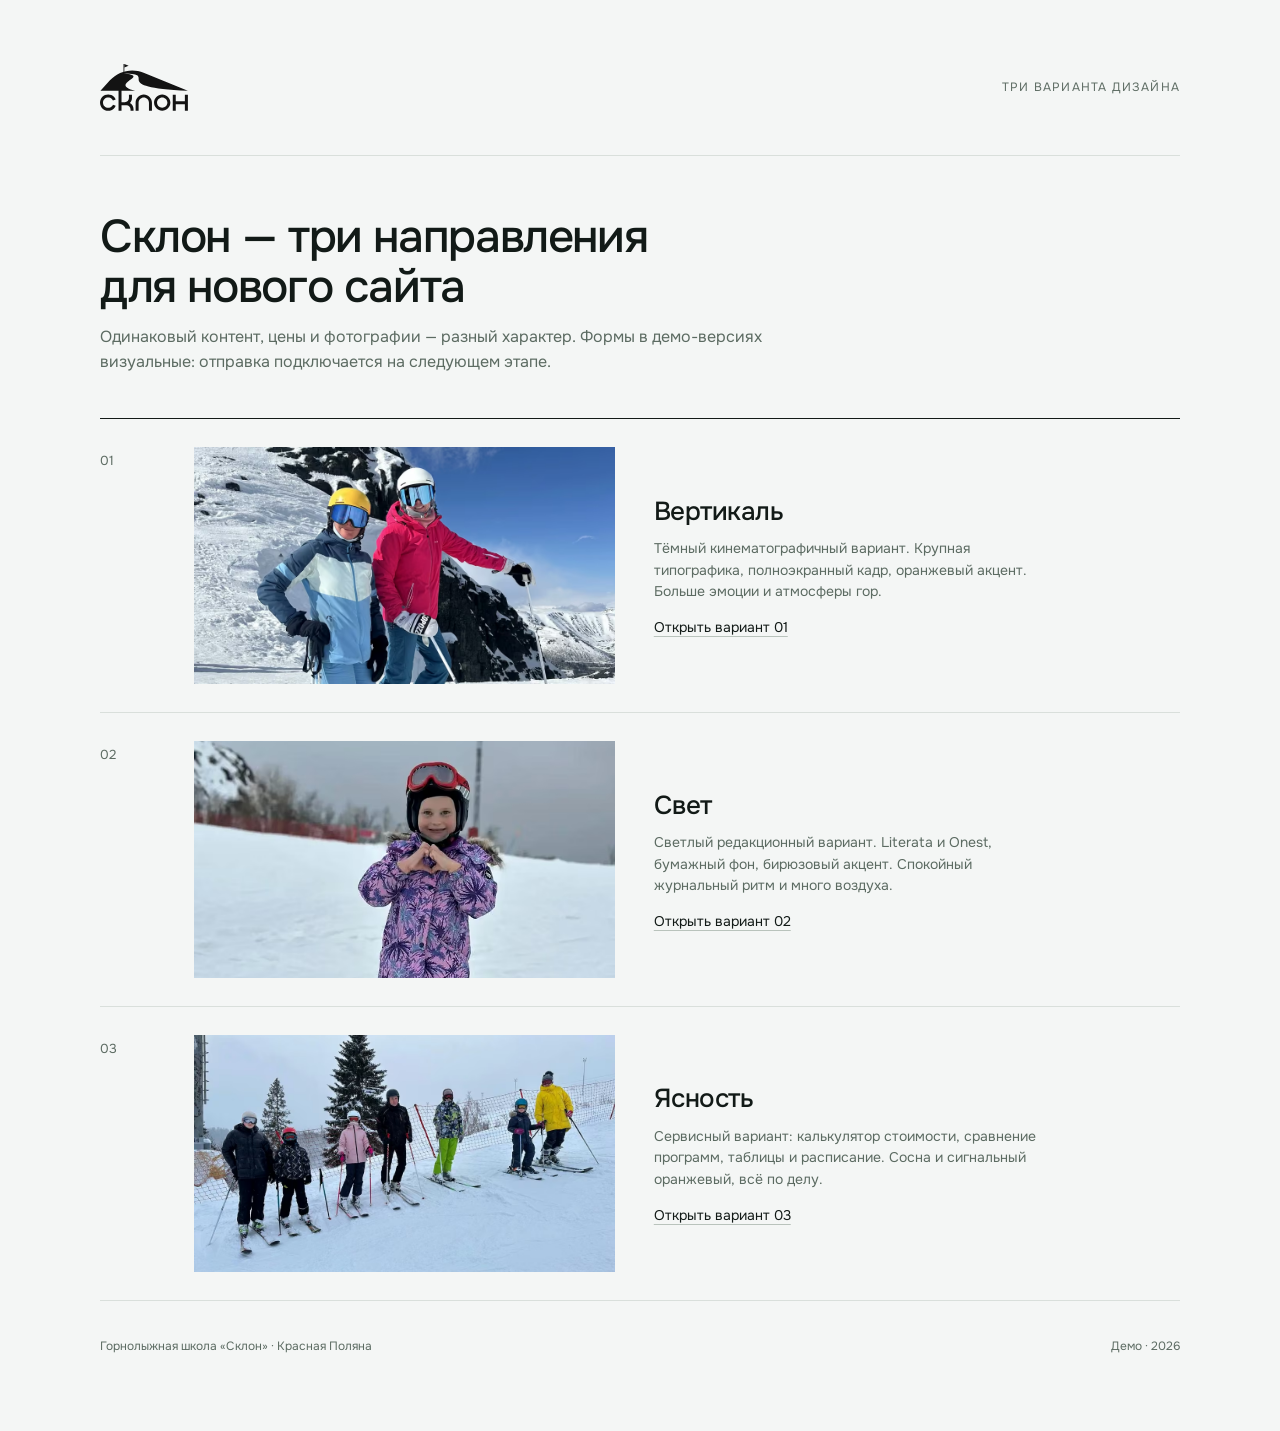
==== index.html @ db945134 "Preview: three design variants" ====
<!DOCTYPE html>
<html lang="ru">
<head>
<meta charset="utf-8">
<meta name="viewport" content="width=device-width, initial-scale=1">
<title>Склон — три варианта дизайна</title>
<meta name="robots" content="noindex">
<meta name="theme-color" content="#F4F6F5">
<link rel="icon" href="assets/img/favicon.svg" type="image/svg+xml">
<style>
@font-face{font-family:Onest;font-style:normal;font-weight:400;font-display:swap;src:url(assets/fonts/onest-400-cyr.woff2) format("woff2");unicode-range:U+0301,U+0400-045F,U+0490-0491,U+04B0-04B1,U+2116}
@font-face{font-family:Onest;font-style:normal;font-weight:500;font-display:swap;src:url(assets/fonts/onest-500-cyr.woff2) format("woff2");unicode-range:U+0301,U+0400-045F,U+0490-0491,U+04B0-04B1,U+2116}
@font-face{font-family:Onest;font-style:normal;font-weight:400;font-display:swap;src:url(assets/fonts/onest-400-lat.woff2) format("woff2");unicode-range:U+0000-00FF,U+0131,U+0152-0153,U+02BB-02BC,U+02C6,U+02DA,U+02DC,U+0304,U+0308,U+0329,U+2000-206F,U+20AC,U+2122,U+2191,U+2193,U+2212,U+2215,U+FEFF,U+FFFD}
@font-face{font-family:Onest;font-style:normal;font-weight:500;font-display:swap;src:url(assets/fonts/onest-500-lat.woff2) format("woff2");unicode-range:U+0000-00FF,U+0131,U+0152-0153,U+02BB-02BC,U+02C6,U+02DA,U+02DC,U+0304,U+0308,U+0329,U+2000-206F,U+20AC,U+2122,U+2191,U+2193,U+2212,U+2215,U+FEFF,U+FFFD}
*,*::before,*::after{box-sizing:border-box}
body{margin:0;background:#F4F6F5;color:#121A17;font:400 16px/1.55 Onest,"Segoe UI",Arial,sans-serif;-webkit-font-smoothing:antialiased}
img{display:block;max-width:100%;height:auto}
a{color:inherit;text-decoration:none}
.wrap{max-width:1120px;margin-inline:auto;padding:clamp(28px,5vw,64px) 20px}
.top{display:flex;align-items:center;justify-content:space-between;gap:24px;padding-bottom:clamp(24px,4vw,44px);border-bottom:1px solid #D9DFDB}
.top img{width:88px}
.top p{margin:0;font-size:12px;letter-spacing:.1em;text-transform:uppercase;color:#5C6B62}
h1{font-size:clamp(28px,4.6vw,46px);font-weight:500;line-height:1.1;letter-spacing:-.03em;margin:clamp(32px,5vw,56px) 0 12px;max-width:20ch}
.lead{margin:0 0 clamp(28px,4vw,44px);max-width:62ch;color:#5C6B62}
.list{border-top:1px solid #121A17}
.item{display:grid;grid-template-columns:56px minmax(0,4fr) minmax(0,5fr);gap:clamp(16px,3vw,40px);align-items:center;padding:clamp(18px,2.6vw,28px) 0;border-bottom:1px solid #D9DFDB}
.num{font-size:13px;color:#5C6B62;font-variant-numeric:tabular-nums;align-self:start;padding-top:4px}
.item figure{margin:0;aspect-ratio:16/9;overflow:hidden;background:#E4E9E5}
.item img{width:100%;height:100%;object-fit:cover;transition:transform .4s ease}
.item a:hover img{transform:scale(1.02)}
.item h2{font-size:clamp(20px,2.4vw,26px);font-weight:500;letter-spacing:-.02em;margin:0}
.item p{margin:6px 0 0;max-width:44ch;font-size:14px;color:#5C6B62}
.open{display:inline-block;margin-top:14px;font-size:14px;text-decoration:underline;text-underline-offset:4px;text-decoration-color:#B9C3BC}
.item a:hover .open{text-decoration-color:#E8552D}
.foot{display:flex;flex-wrap:wrap;justify-content:space-between;gap:12px;padding-top:24px;font-size:12px;color:#5C6B62}
@media (max-width:760px){
  .item{grid-template-columns:1fr;gap:12px}
  .num{padding-top:0}
  .item figure{aspect-ratio:16/10}
  .item h2{margin-top:2px}
}
</style>
</head>
<body>
<div class="wrap">
  <header class="top">
    <img src="assets/img/logo.svg" alt="Склон" width="88" height="47">
    <p>Три варианта дизайна</p>
  </header>

  <h1>Склон — три направления для нового сайта</h1>
  <p class="lead">Одинаковый контент, цены и фотографии — разный характер. Формы в демо-версиях визуальные: отправка подключается на следующем этапе.</p>

  <div class="list">
    <article class="item">
      <span class="num">01</span>
      <figure>
        <picture>
          <source type="image/avif" srcset="assets/img/wide-1000.avif 1000w" sizes="(max-width:760px) 92vw, 42vw">
          <source type="image/webp" srcset="assets/img/wide-1000.webp 1000w" sizes="(max-width:760px) 92vw, 42vw">
          <img src="assets/img/wide-1000.jpg" width="1000" height="563" alt="Две лыжницы на вершине" loading="lazy">
        </picture>
      </figure>
      <div>
        <h2>Вертикаль</h2>
        <p>Тёмный кинематографичный вариант. Крупная типографика, полноэкранный кадр, оранжевый акцент. Больше эмоции и атмосферы гор.</p>
        <a href="v1/"><span class="open">Открыть вариант 01</span></a>
      </div>
    </article>

    <article class="item">
      <span class="num">02</span>
      <figure>
        <picture>
          <source type="image/avif" srcset="assets/img/hero-720.avif 720w" sizes="(max-width:760px) 92vw, 42vw">
          <source type="image/webp" srcset="assets/img/hero-720.webp 720w" sizes="(max-width:760px) 92vw, 42vw">
          <img src="assets/img/hero-720.jpg" width="720" height="900" alt="Девочка в шлеме на склоне" loading="lazy" style="object-position:50% 24%">
        </picture>
      </figure>
      <div>
        <h2>Свет</h2>
        <p>Светлый редакционный вариант. Literata и Onest, бумажный фон, бирюзовый акцент. Спокойный журнальный ритм и много воздуха.</p>
        <a href="v2/"><span class="open">Открыть вариант 02</span></a>
      </div>
    </article>

    <article class="item">
      <span class="num">03</span>
      <figure>
        <picture>
          <source type="image/avif" srcset="assets/img/lineup-1080.avif 1080w" sizes="(max-width:760px) 92vw, 42vw">
          <source type="image/webp" srcset="assets/img/lineup-1080.webp 1080w" sizes="(max-width:760px) 92vw, 42vw">
          <img src="assets/img/lineup-1080.jpg" width="1080" height="720" alt="Группа на склоне" loading="lazy">
        </picture>
      </figure>
      <div>
        <h2>Ясность</h2>
        <p>Сервисный вариант: калькулятор стоимости, сравнение программ, таблицы и расписание. Сосна и сигнальный оранжевый, всё по делу.</p>
        <a href="v3/"><span class="open">Открыть вариант 03</span></a>
      </div>
    </article>
  </div>

  <footer class="foot">
    <p>Горнолыжная школа «Склон» · Красная Поляна</p>
    <p>Демо · 2026</p>
  </footer>
</div>
</body>
</html>
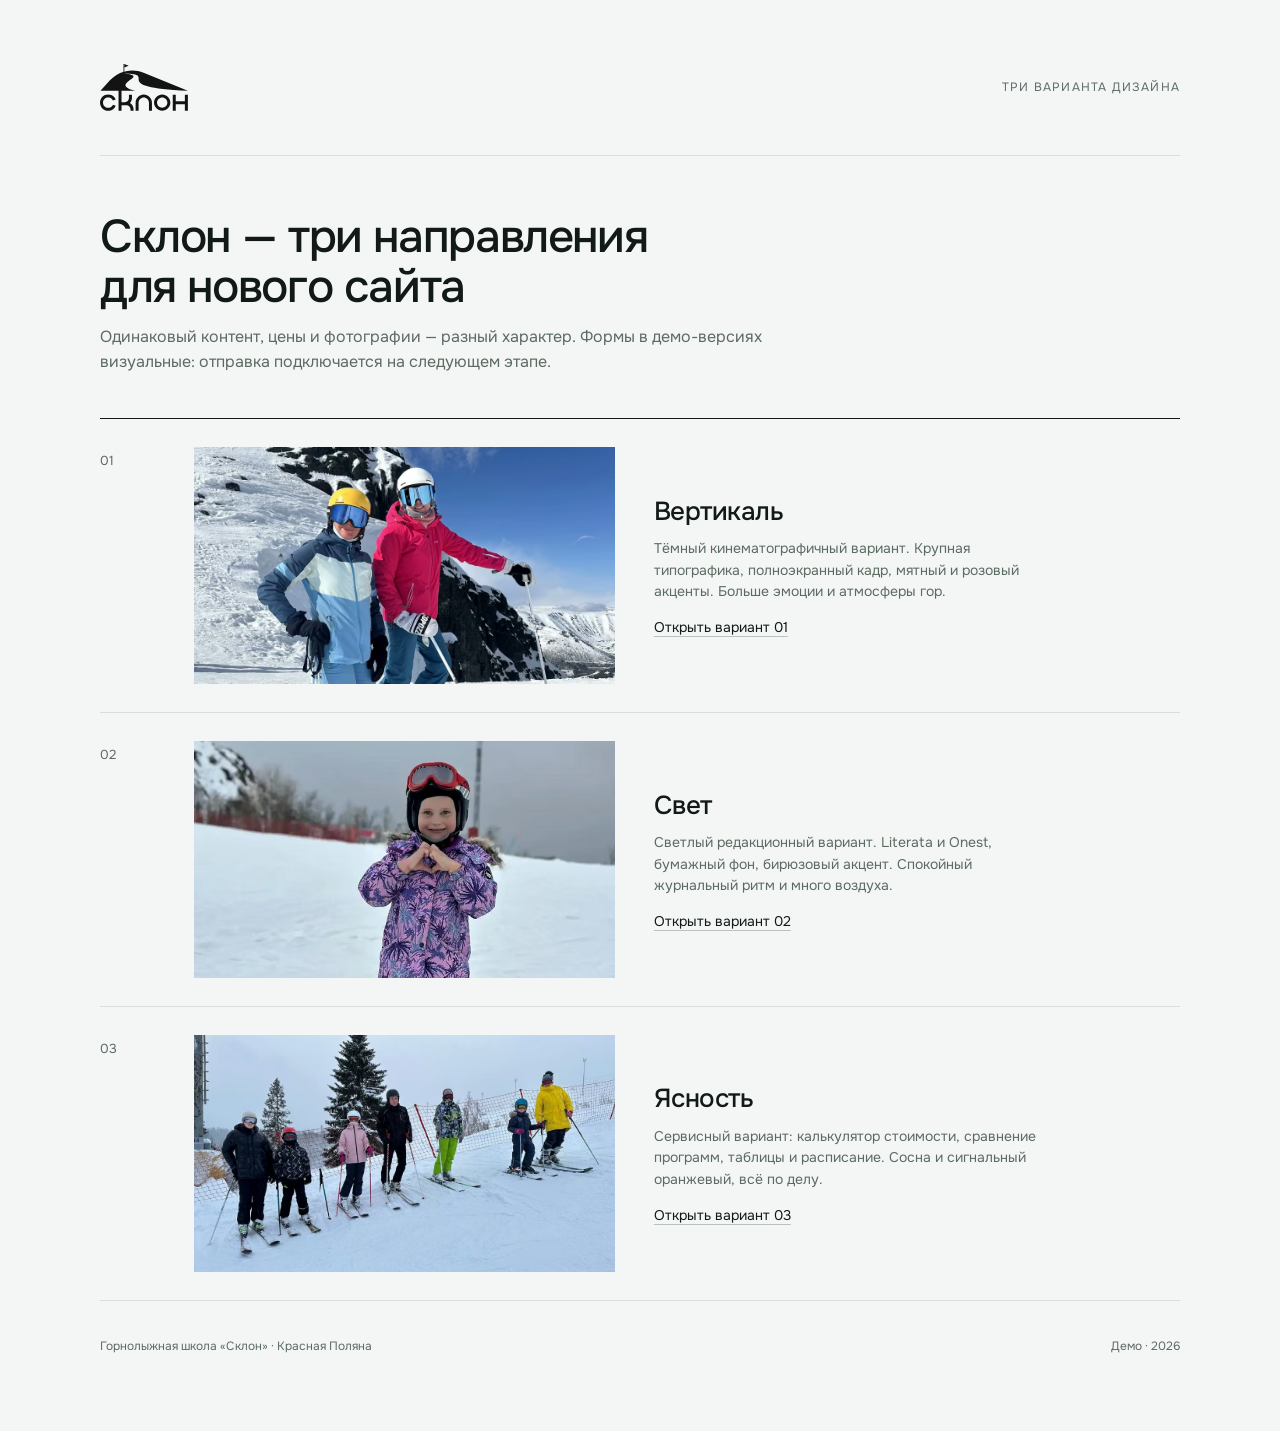
==== commit 67c9cc16: "Variant 1: mint and pink brand palette" ====
--- a/index.html
+++ b/index.html
@@ -63,7 +63,7 @@
       </figure>
       <div>
         <h2>Вертикаль</h2>
-        <p>Тёмный кинематографичный вариант. Крупная типографика, полноэкранный кадр, оранжевый акцент. Больше эмоции и атмосферы гор.</p>
+        <p>Тёмный кинематографичный вариант. Крупная типографика, полноэкранный кадр, мятный и розовый акценты. Больше эмоции и атмосферы гор.</p>
         <a href="v1/"><span class="open">Открыть вариант 01</span></a>
       </div>
     </article>
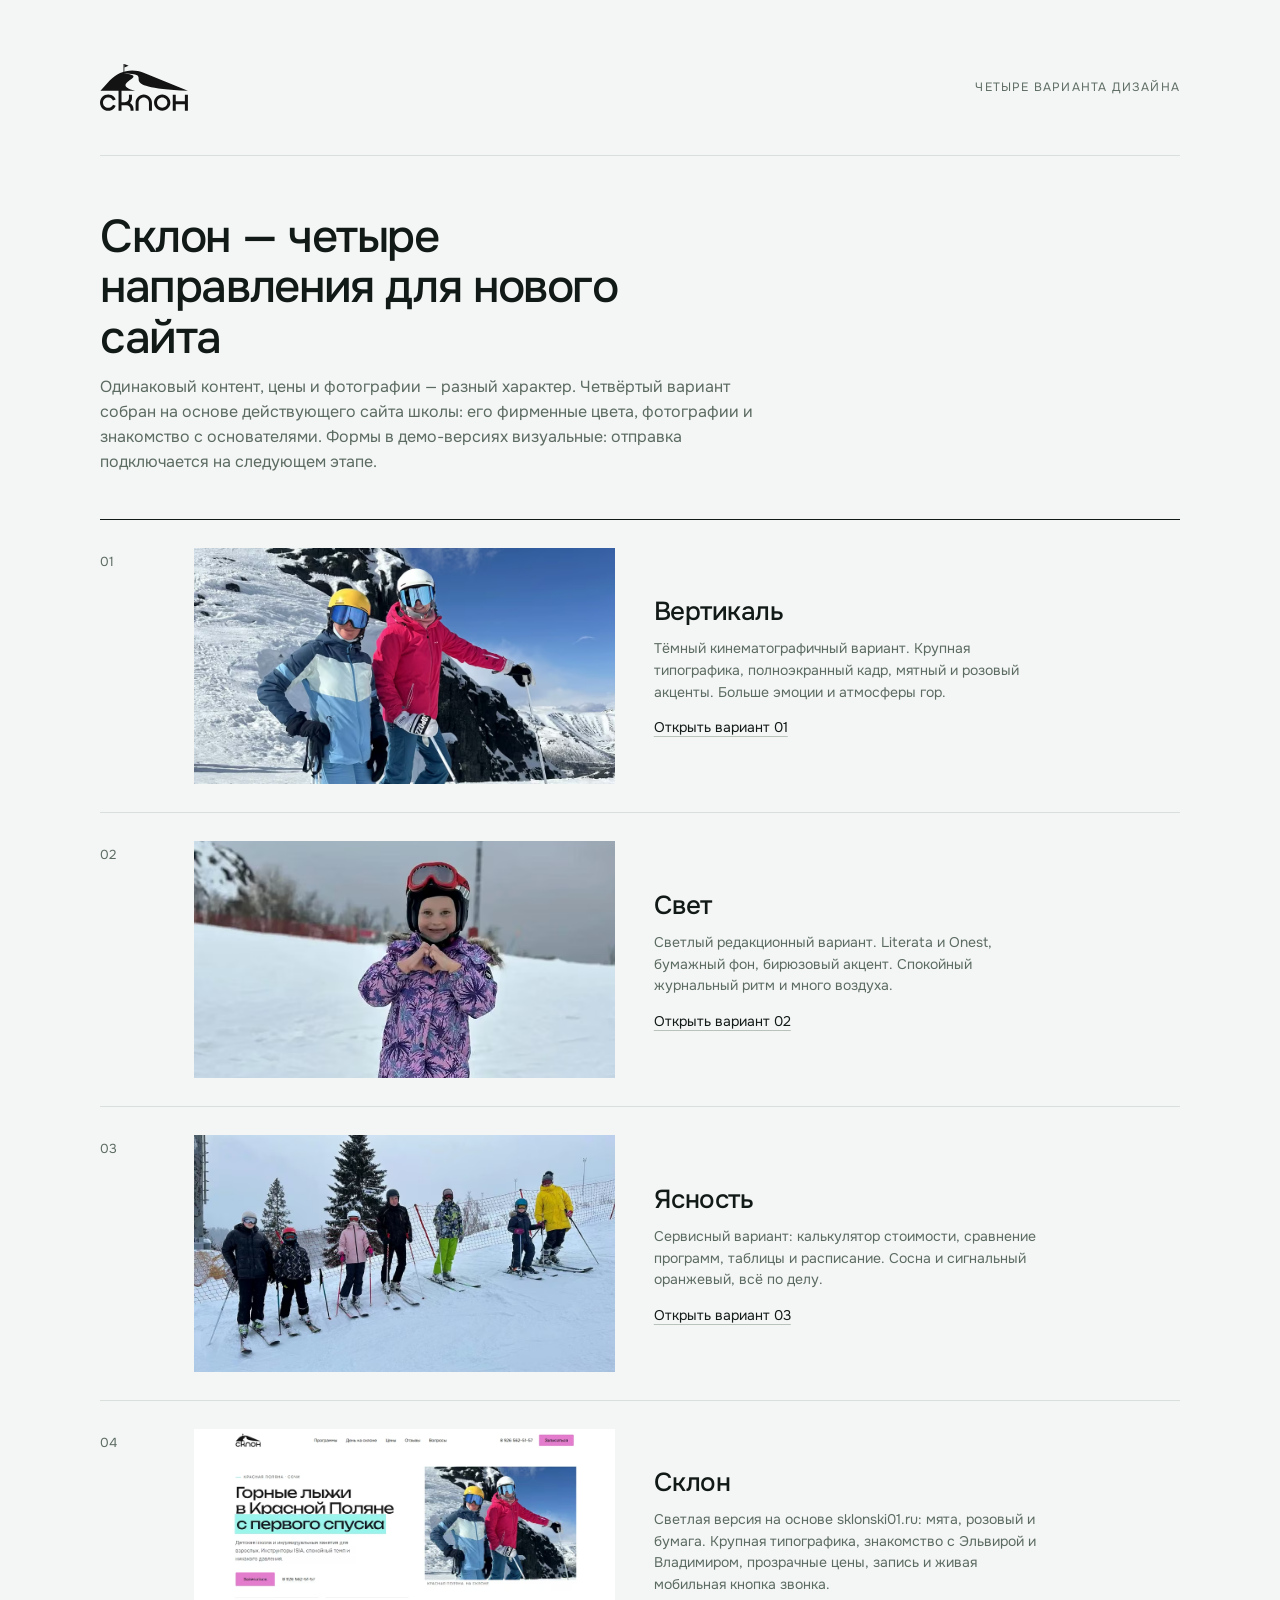
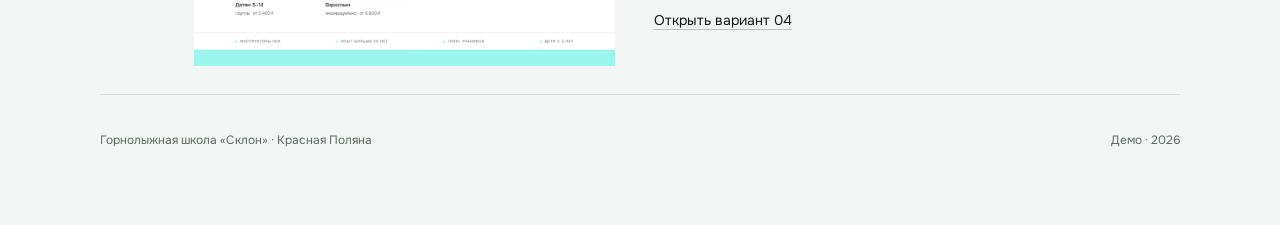
==== commit a69f0c45: "Add variant 4: light brand version based on sklonski01.ru" ====
--- a/index.html
+++ b/index.html
@@ -3,7 +3,7 @@
 <head>
 <meta charset="utf-8">
 <meta name="viewport" content="width=device-width, initial-scale=1">
-<title>Склон — три варианта дизайна</title>
+<title>Склон — четыре варианта дизайна</title>
 <meta name="robots" content="noindex">
 <meta name="theme-color" content="#F4F6F5">
 <link rel="icon" href="assets/img/favicon.svg" type="image/svg+xml">
@@ -45,11 +45,11 @@
 <div class="wrap">
   <header class="top">
     <img src="assets/img/logo.svg" alt="Склон" width="88" height="47">
-    <p>Три варианта дизайна</p>
+    <p>Четыре варианта дизайна</p>
   </header>
 
-  <h1>Склон — три направления для нового сайта</h1>
-  <p class="lead">Одинаковый контент, цены и фотографии — разный характер. Формы в демо-версиях визуальные: отправка подключается на следующем этапе.</p>
+  <h1>Склон — четыре направления для нового сайта</h1>
+  <p class="lead">Одинаковый контент, цены и фотографии — разный характер. Четвёртый вариант собран на основе действующего сайта школы: его фирменные цвета, фотографии и знакомство с основателями. Формы в демо-версиях визуальные: отправка подключается на следующем этапе.</p>
 
   <div class="list">
     <article class="item">
@@ -99,6 +99,22 @@
         <a href="v3/"><span class="open">Открыть вариант 03</span></a>
       </div>
     </article>
+
+    <article class="item">
+      <span class="num">04</span>
+      <figure>
+        <picture>
+          <source type="image/avif" srcset="assets/img/v4-hub-1000.avif 1000w" sizes="(max-width:760px) 92vw, 42vw">
+          <source type="image/webp" srcset="assets/img/v4-hub-1000.webp 1000w" sizes="(max-width:760px) 92vw, 42vw">
+          <img src="assets/img/v4-hub-1000.jpg" width="1000" height="563" alt="Светлая версия «Склон» с мятным акцентом" loading="lazy">
+        </picture>
+      </figure>
+      <div>
+        <h2>Склон</h2>
+        <p>Светлая версия на основе sklonski01.ru: мята, розовый и бумага. Крупная типографика, знакомство с Эльвирой и Владимиром, прозрачные цены, запись и живая мобильная кнопка звонка.</p>
+        <a href="v4/"><span class="open">Открыть вариант 04</span></a>
+      </div>
+    </article>
   </div>
 
   <footer class="foot">
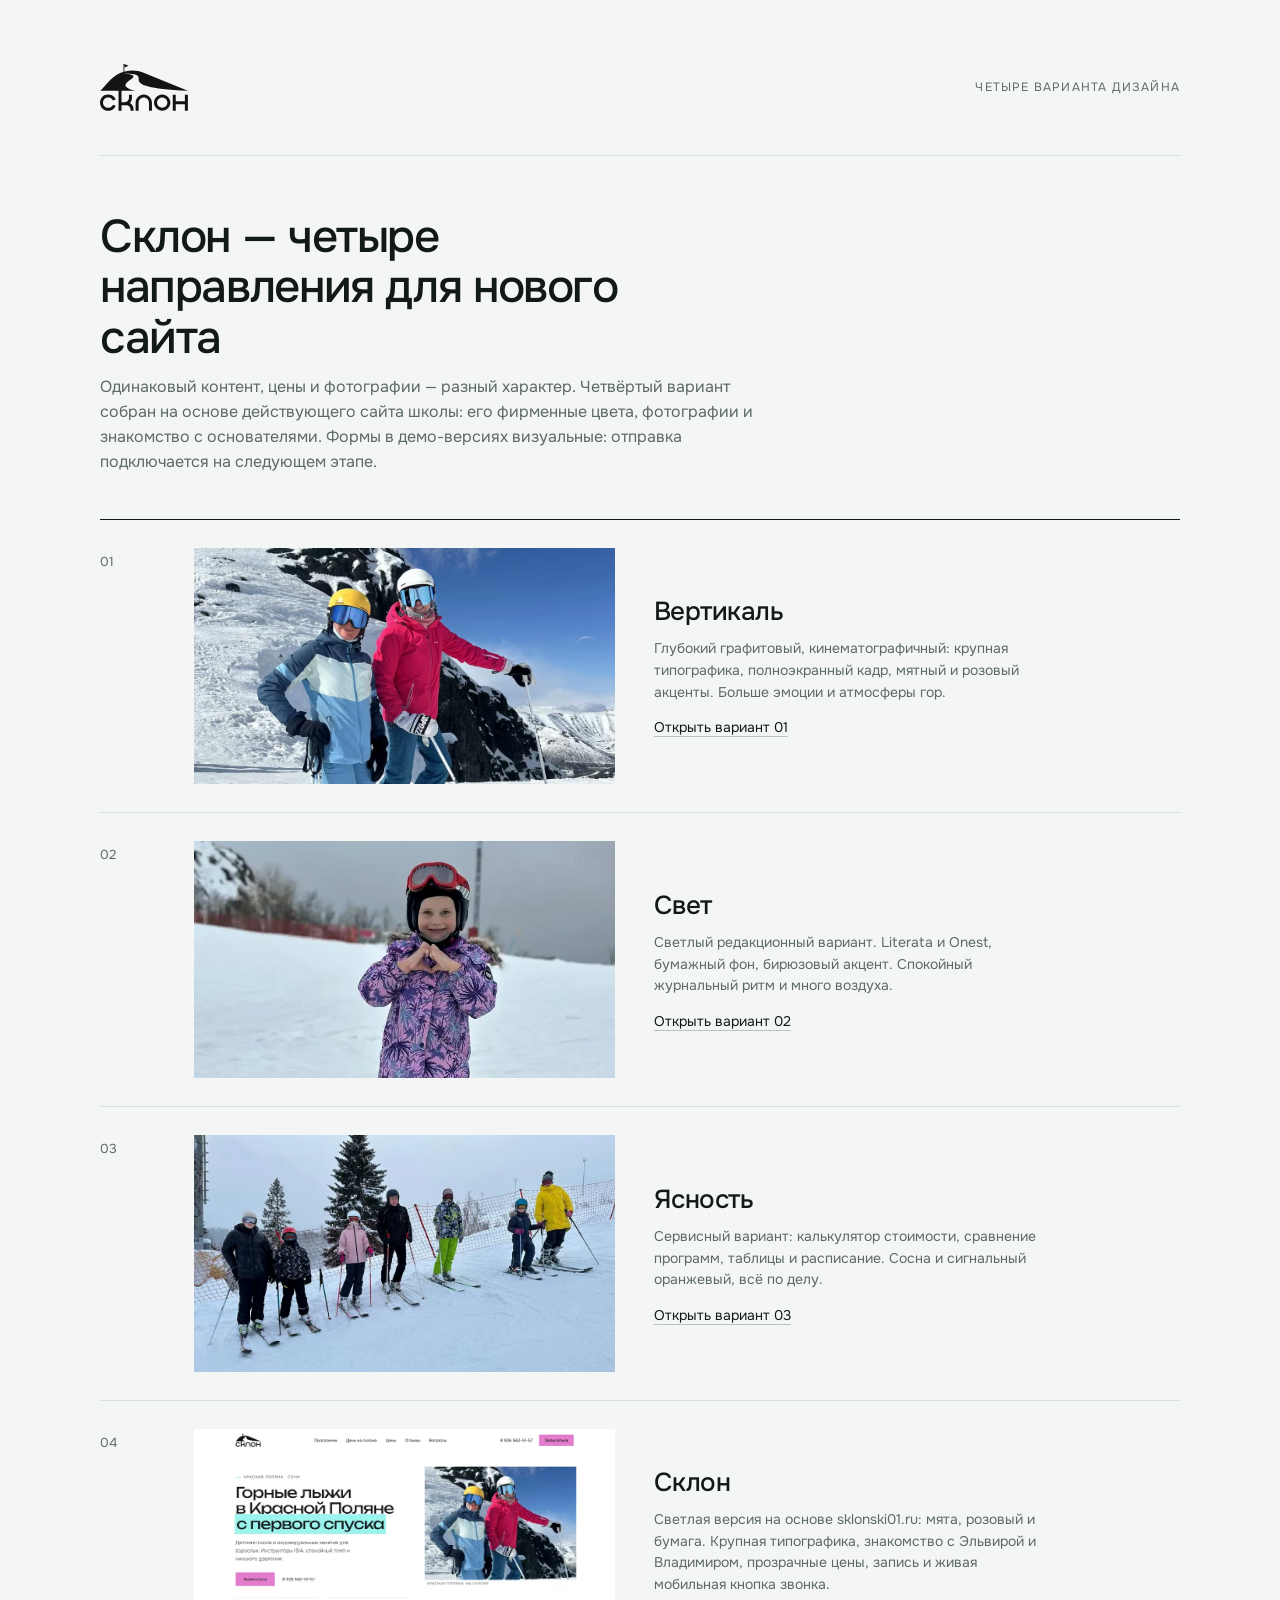
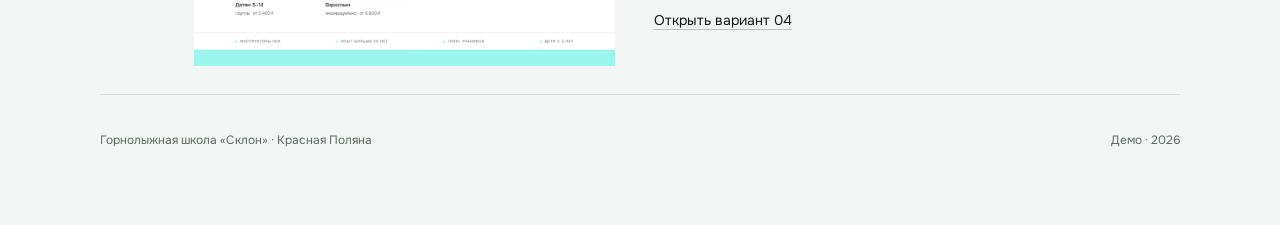
==== commit e6b92f51: "Hub: update v1 description" ====
--- a/index.html
+++ b/index.html
@@ -63,7 +63,7 @@
       </figure>
       <div>
         <h2>Вертикаль</h2>
-        <p>Тёмный кинематографичный вариант. Крупная типографика, полноэкранный кадр, мятный и розовый акценты. Больше эмоции и атмосферы гор.</p>
+        <p>Глубокий графитовый, кинематографичный: крупная типографика, полноэкранный кадр, мятный и розовый акценты. Больше эмоции и атмосферы гор.</p>
         <a href="v1/"><span class="open">Открыть вариант 01</span></a>
       </div>
     </article>
